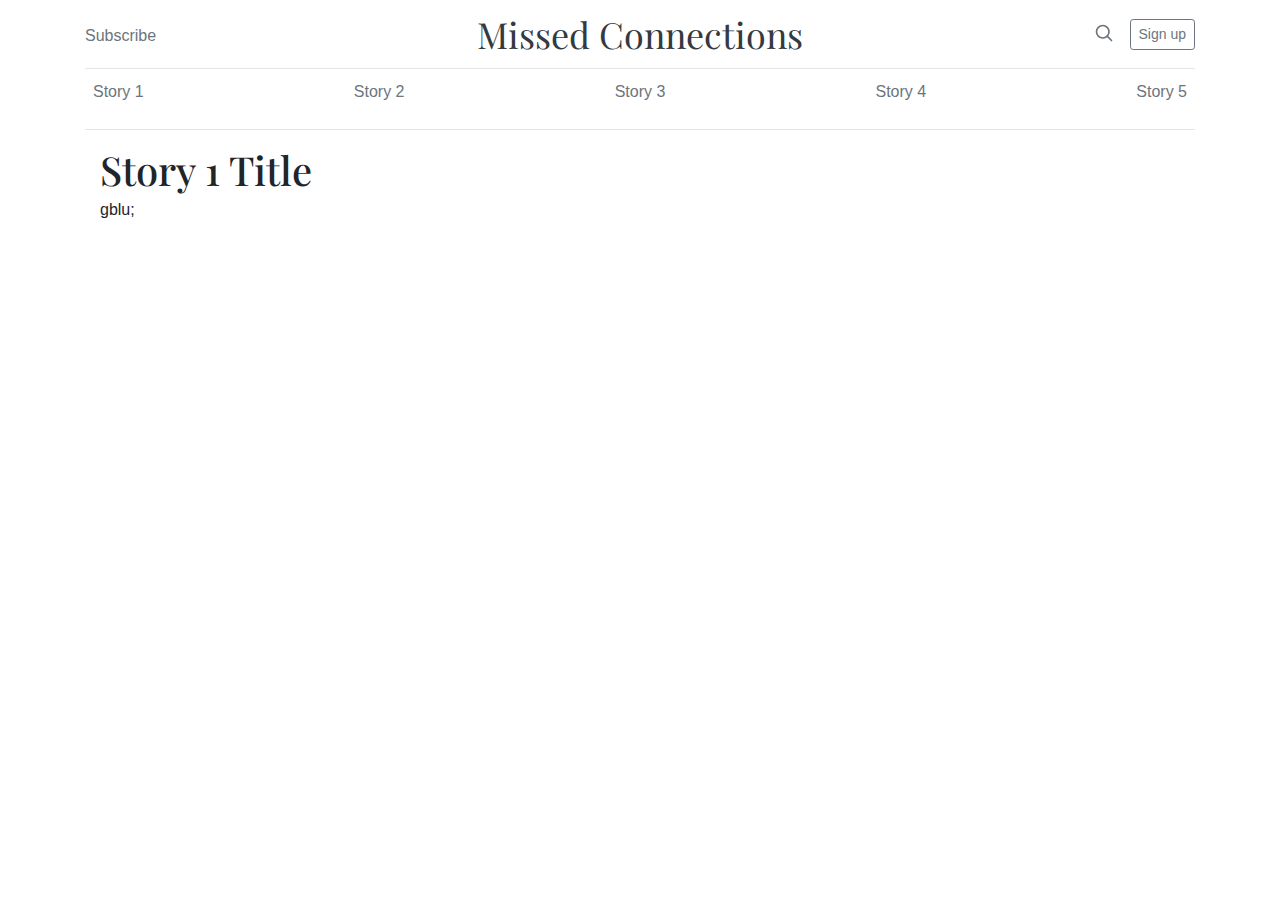
==== story1.html @ 605e4ac5 "Inital commit of the pages" ====
<!doctype html>
<html lang="en">
  <head>
    <meta charset="utf-8">
    <meta name="viewport" content="width=device-width, initial-scale=1, shrink-to-fit=no">
    <meta name="description" content="">
    <meta name="author" content="">
    <link rel="icon" href="../../../../favicon.ico">

    <title>Missed Connections</title>

    <!-- Bootstrap core CSS -->
    <link rel="stylesheet" href="https://maxcdn.bootstrapcdn.com/bootstrap/4.1.3/css/bootstrap.min.css">

    <!-- Custom styles for this template -->
    <link href="https://fonts.googleapis.com/css?family=Playfair+Display:700,900" rel="stylesheet">
    <link href="blog.css" rel="stylesheet">
  </head>

  <body>

    <div class="container">
      <header class="blog-header py-3">
        <div class="row flex-nowrap justify-content-between align-items-center">
          <div class="col-4 pt-1">
            <a class="text-muted" href="#">Subscribe</a>
          </div>
          <div class="col-4 text-center">
            <a class="blog-header-logo text-dark" href="index.html">Missed Connections</a>
          </div>
          <div class="col-4 d-flex justify-content-end align-items-center">
            <a class="text-muted" href="#">
              <svg xmlns="http://www.w3.org/2000/svg" width="20" height="20" viewBox="0 0 24 24" fill="none" stroke="currentColor" stroke-width="2" stroke-linecap="round" stroke-linejoin="round" class="mx-3"><circle cx="10.5" cy="10.5" r="7.5"></circle><line x1="21" y1="21" x2="15.8" y2="15.8"></line></svg>
            </a>
            <a class="btn btn-sm btn-outline-secondary" href="#">Sign up</a>
          </div>
        </div>
      </header>

      <div class="nav-scroller py-1 mb-2">
        <nav class="nav d-flex justify-content-between">
          <a class="p-2 text-muted" href="story1.html">Story 1</a>
          <a class="p-2 text-muted" href="story2.html">Story 2</a>
		  <a class="p-2 text-muted" href="story3.html">Story 3</a>
		  <a class="p-2 text-muted" href="story4.html">Story 4</a>
		  <a class="p-2 text-muted" href="story5.html">Story 5</a>
        </nav>
      </div>
     <hr>
    <main role="main" class="container">
      <div class="row">
        <div class="col-md-8 blog-main">
		
	<a id="THE_RAVEN_NEW">
          <div class="blog-post">
            <h2 class="blog-post-title">Story 1 Title</h2>
				gblu;
          </div><!-- /.blog-post -->

        </div><!-- /.blog-main -->

      </div><!-- /.row -->

    </main><!-- /.container -->


    <!-- Bootstrap core JavaScript
    ================================================== -->
    <!-- Placed at the end of the document so the pages load faster -->
    <script src="https://code.jquery.com/jquery-3.3.1.slim.min.js" integrity="sha384-q8i/X+965DzO0rT7abK41JStQIAqVgRVzpbzo5smXKp4YfRvH+8abtTE1Pi6jizo" crossorigin="anonymous"></script>
    <script>window.jQuery || document.write('<script src="../../assets/js/vendor/jquery-slim.min.js"><\/script>')</script>
    <script src="../../assets/js/vendor/popper.min.js"></script>
    <script src="../../dist/js/bootstrap.min.js"></script>
    <script src="../../assets/js/vendor/holder.min.js"></script>
    <script>
      Holder.addTheme('thumb', {
        bg: '#55595c',
        fg: '#eceeef',
        text: 'Thumbnail'
      });
    </script>
  </body>
</html>
---- blog.css ----
/* stylelint-disable selector-list-comma-newline-after */

.blog-header {
  line-height: 1;
  border-bottom: 1px solid #e5e5e5;
}

.blog-header-logo {
  font-family: "Playfair Display", Georgia, "Times New Roman", serif;
  font-size: 2.25rem;
}

.blog-header-logo:hover {
  text-decoration: none;
}

h1, h2, h3, h4, h5, h6 {
  font-family: "Playfair Display", Georgia, "Times New Roman", serif;
}

.display-4 {
  font-size: 2.5rem;
}
@media (min-width: 768px) {
  .display-4 {
    font-size: 3rem;
  }
}

.nav-scroller {
  position: relative;
  z-index: 2;
  height: 2.75rem;
  overflow-y: hidden;
}

.nav-scroller .nav {
  display: -ms-flexbox;
  display: flex;
  -ms-flex-wrap: nowrap;
  flex-wrap: nowrap;
  padding-bottom: 1rem;
  margin-top: -1px;
  overflow-x: auto;
  text-align: center;
  white-space: nowrap;
  -webkit-overflow-scrolling: touch;
}

.nav-scroller .nav-link {
  padding-top: .75rem;
  padding-bottom: .75rem;
  font-size: .875rem;
}

.card-img-right {
  height: 100%;
  border-radius: 0 3px 3px 0;
}

.align-self-start {
    -ms-flex-item-align: start;
    align-self: flex-start;
}

.flex-auto {
  -ms-flex: 0 0 auto;
  flex: 0 0 auto;
}

.h-250 { height: 250px; }
@media (min-width: 768px) {
  .h-md-250 { height: 250px; }
}

/*
 * Blog name and description
 */
.blog-title {
  margin-bottom: 0;
  font-size: 2rem;
  font-weight: 400;
}
.blog-description {
  font-size: 1.1rem;
  color: #999;
}

@media (min-width: 40em) {
  .blog-title {
    font-size: 3.5rem;
  }
}

/* Pagination */
.blog-pagination {
  margin-bottom: 4rem;
}
.blog-pagination > .btn {
  border-radius: 2rem;
}

/*
 * Blog posts
 */
.blog-post {
  margin-bottom: 4rem;
}
.blog-post-title {
  margin-bottom: .25rem;
  font-size: 2.5rem;
}
.blog-post-meta {
  margin-bottom: 1.25rem;
  color: #999;
}

/*
 * Footer
 */
.blog-footer {
  padding: 2.5rem 0;
  color: #999;
  text-align: center;
  background-color: #f9f9f9;
  border-top: .05rem solid #e5e5e5;
}
.blog-footer p:last-child {
  margin-bottom: 0;
}
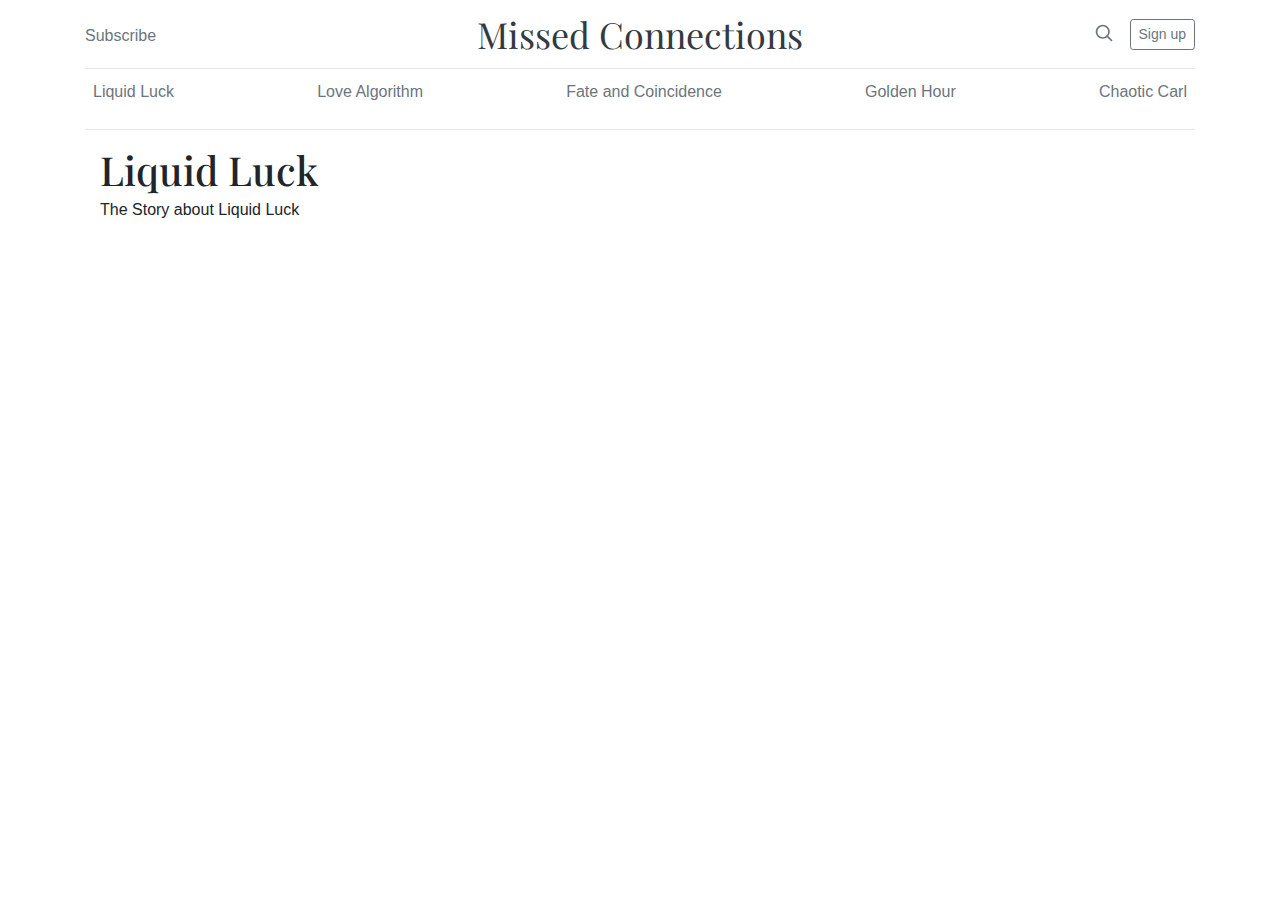
==== commit 3cee0509: "I had ideas for stories" ====
--- a/story1.html
+++ b/story1.html
@@ -39,11 +39,11 @@
 
       <div class="nav-scroller py-1 mb-2">
         <nav class="nav d-flex justify-content-between">
-          <a class="p-2 text-muted" href="story1.html">Story 1</a>
-          <a class="p-2 text-muted" href="story2.html">Story 2</a>
-		  <a class="p-2 text-muted" href="story3.html">Story 3</a>
-		  <a class="p-2 text-muted" href="story4.html">Story 4</a>
-		  <a class="p-2 text-muted" href="story5.html">Story 5</a>
+          <a class="p-2 text-muted" href="story1.html">Liquid Luck</a>
+          <a class="p-2 text-muted" href="story2.html">Love Algorithm</a>
+		  <a class="p-2 text-muted" href="story3.html">Fate and Coincidence</a>
+		  <a class="p-2 text-muted" href="story4.html">Golden Hour</a>
+		  <a class="p-2 text-muted" href="story5.html">Chaotic Carl</a>
         </nav>
       </div>
      <hr>
@@ -53,8 +53,8 @@
 		
 	<a id="THE_RAVEN_NEW">
           <div class="blog-post">
-            <h2 class="blog-post-title">Story 1 Title</h2>
-				gblu;
+            <h2 class="blog-post-title">Liquid Luck</h2>
+				The Story about Liquid Luck
           </div><!-- /.blog-post -->
 
         </div><!-- /.blog-main -->
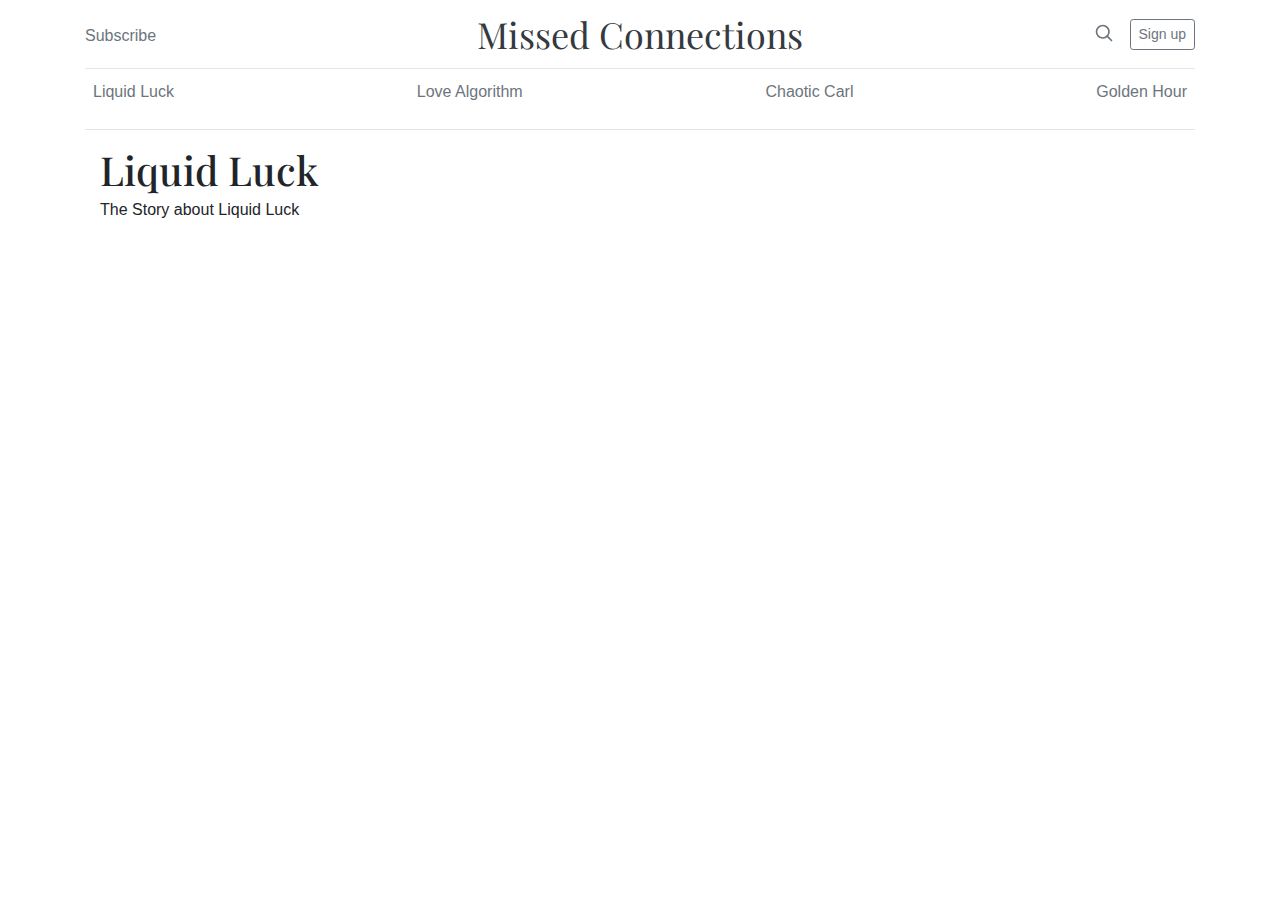
==== commit 43133085: "I added missed connections and changed pages around" ====
--- a/story1.html
+++ b/story1.html
@@ -41,9 +41,8 @@
         <nav class="nav d-flex justify-content-between">
           <a class="p-2 text-muted" href="story1.html">Liquid Luck</a>
           <a class="p-2 text-muted" href="story2.html">Love Algorithm</a>
-		  <a class="p-2 text-muted" href="story3.html">Fate and Coincidence</a>
+		  <a class="p-2 text-muted" href="story5.html">Chaotic Carl</a>
 		  <a class="p-2 text-muted" href="story4.html">Golden Hour</a>
-		  <a class="p-2 text-muted" href="story5.html">Chaotic Carl</a>
         </nav>
       </div>
      <hr>
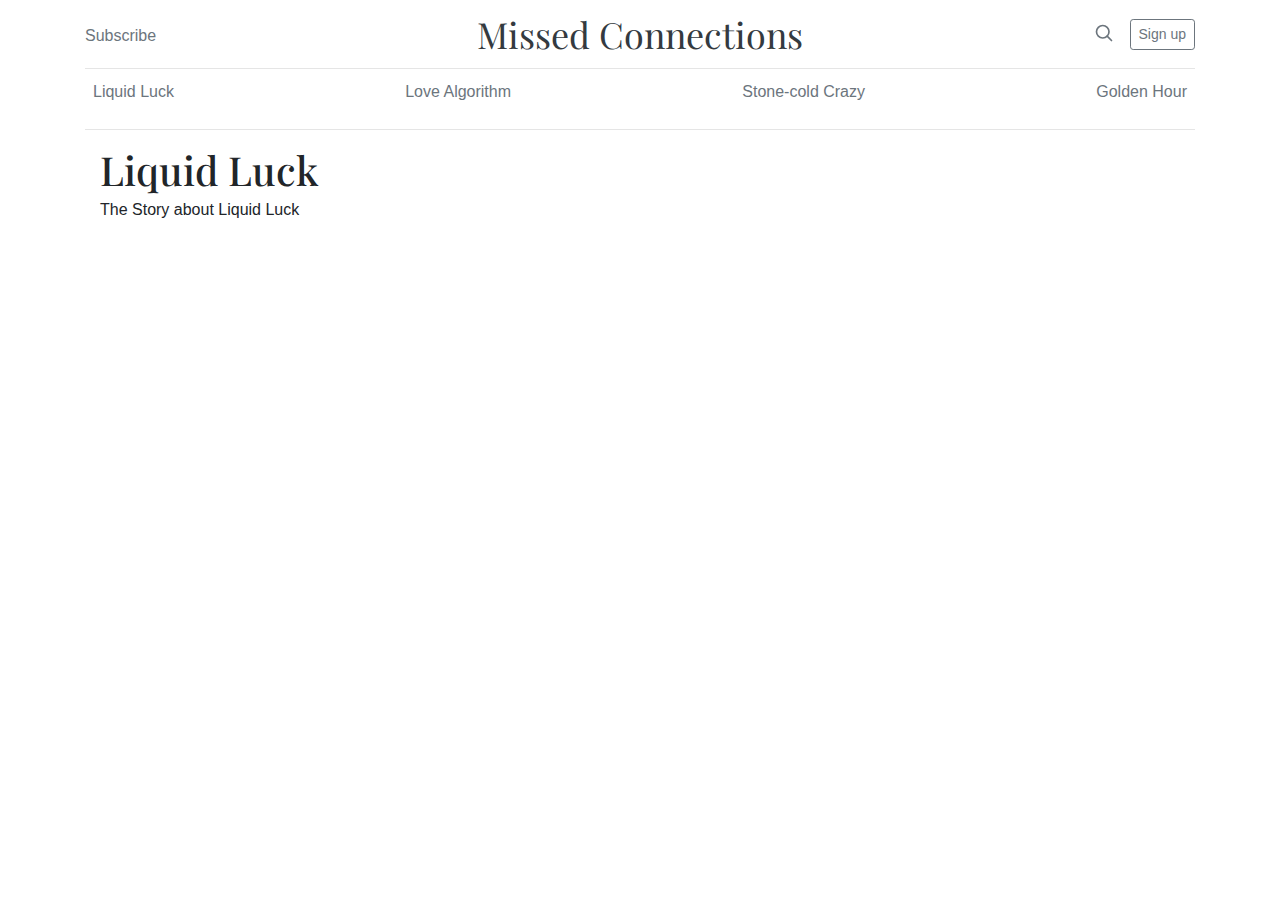
==== commit a30f0112: "ADding carl!" ====
--- a/story1.html
+++ b/story1.html
@@ -38,10 +38,10 @@
       </header>
 
       <div class="nav-scroller py-1 mb-2">
-        <nav class="nav d-flex justify-content-between">
+		<nav class="nav d-flex justify-content-between">
           <a class="p-2 text-muted" href="story1.html">Liquid Luck</a>
           <a class="p-2 text-muted" href="story2.html">Love Algorithm</a>
-		  <a class="p-2 text-muted" href="story5.html">Chaotic Carl</a>
+		  <a class="p-2 text-muted" href="story5.html">Stone-cold Crazy</a>
 		  <a class="p-2 text-muted" href="story4.html">Golden Hour</a>
         </nav>
       </div>
--- a/blog.css
+++ b/blog.css
@@ -16,6 +16,12 @@
 
 h1, h2, h3, h4, h5, h6 {
   font-family: "Playfair Display", Georgia, "Times New Roman", serif;
+}
+
+.text-body{
+	font-family: "Times New Roman";
+	line-height: 2.5;
+	font-size: 1.2em;
 }
 
 .display-4 {
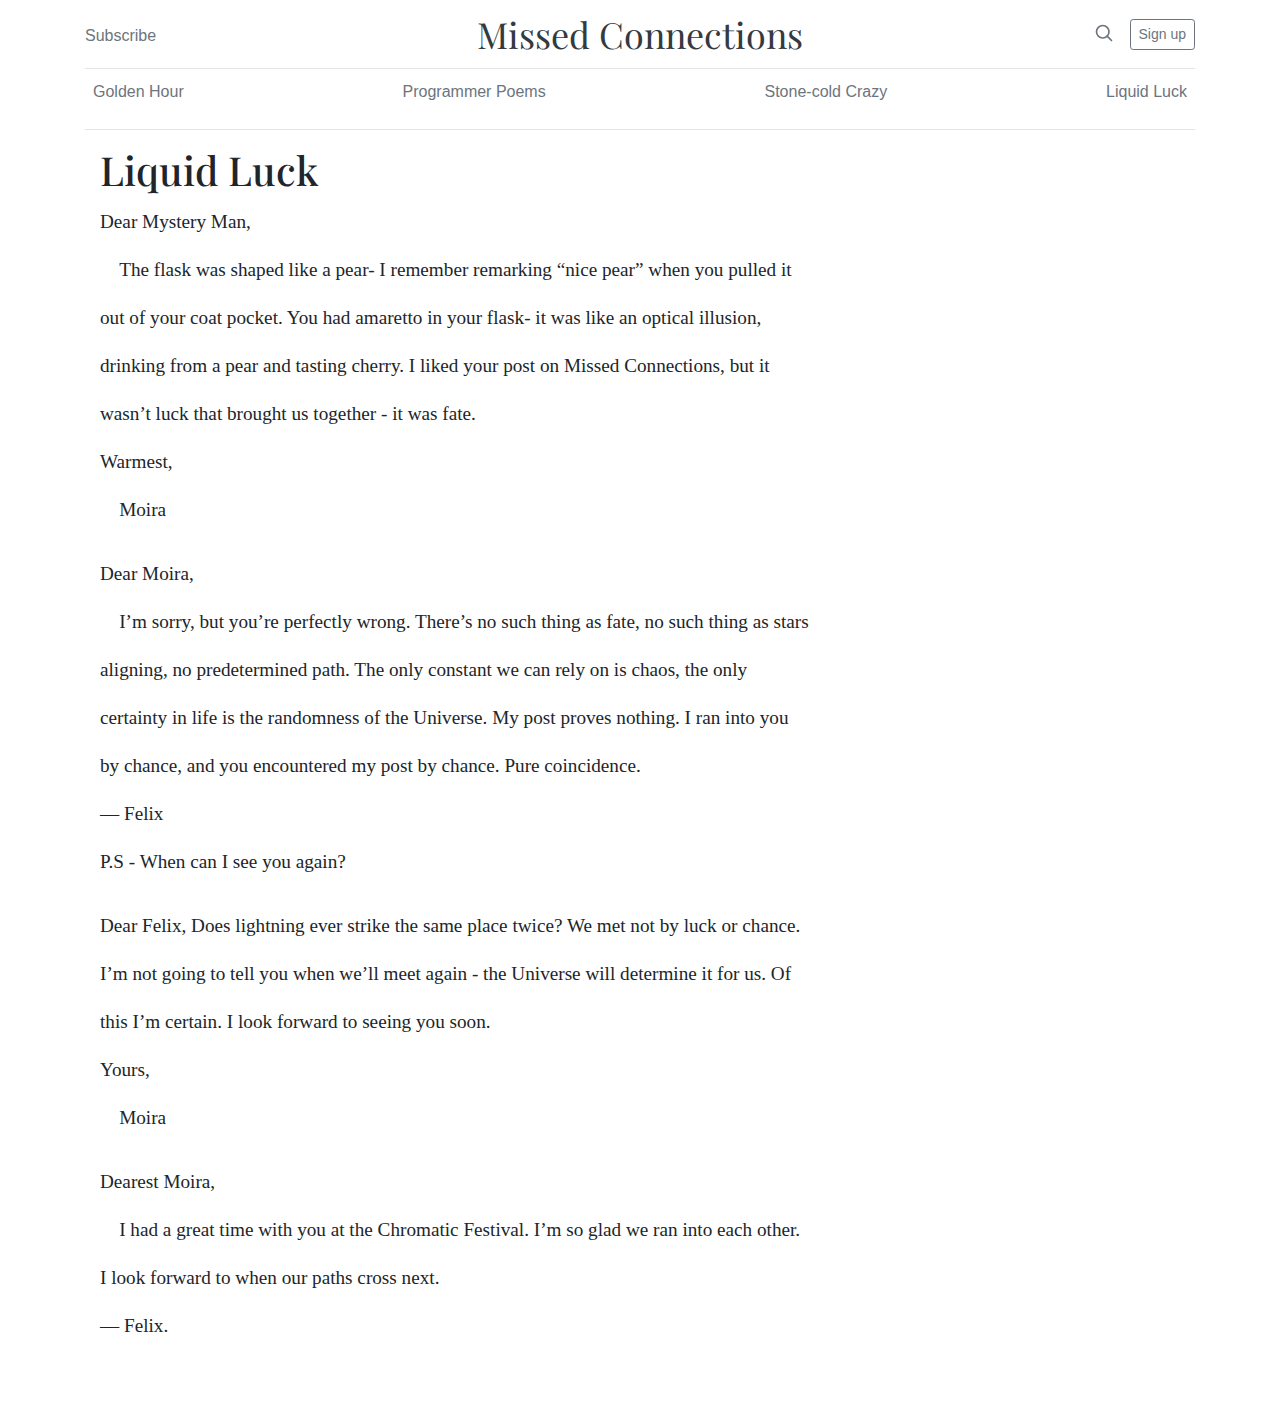
==== commit d1f609c9: "I added some stories and stuff" ====
--- a/story1.html
+++ b/story1.html
@@ -38,11 +38,11 @@
       </header>
 
       <div class="nav-scroller py-1 mb-2">
-		<nav class="nav d-flex justify-content-between">
+	<nav class="nav d-flex justify-content-between">
+		  <a class="p-2 text-muted" href="story4.html">Golden Hour</a>
+          <a class="p-2 text-muted" href="story2.html">Programmer Poems</a>
+		  <a class="p-2 text-muted" href="story5.html">Stone-cold Crazy</a>
           <a class="p-2 text-muted" href="story1.html">Liquid Luck</a>
-          <a class="p-2 text-muted" href="story2.html">Love Algorithm</a>
-		  <a class="p-2 text-muted" href="story5.html">Stone-cold Crazy</a>
-		  <a class="p-2 text-muted" href="story4.html">Golden Hour</a>
         </nav>
       </div>
      <hr>
@@ -53,7 +53,28 @@
 	<a id="THE_RAVEN_NEW">
           <div class="blog-post">
             <h2 class="blog-post-title">Liquid Luck</h2>
-				The Story about Liquid Luck
+					<p class="text-body">
+						Dear Mystery Man,
+						<br>&emsp;The flask was shaped like a pear- I remember remarking “nice pear” when you pulled it out of your coat pocket. You had amaretto in your flask- it was like an optical illusion, drinking from a pear and tasting cherry. I liked your post on Missed Connections, but it wasn’t luck that brought us together - it was fate.
+						<br>Warmest,
+						<br>&emsp;Moira
+					</p>
+					<p class="text-body">
+						Dear Moira,
+						<br>&emsp;I’m sorry, but you’re perfectly wrong. There’s no such thing as fate, no such thing as stars aligning, no predetermined path. The only constant we can rely on is chaos, the only certainty in life is the randomness of the Universe. My post proves nothing. I ran into you by chance, and you encountered my post by chance. Pure coincidence.
+						<br>— Felix
+						<br>P.S - When can I see you again?
+					</p>
+					<p class="text-body">Dear Felix,
+						Does lightning ever strike the same place twice? We met not by luck or chance. I’m not going to tell you when we’ll meet again - the Universe will determine it for us. Of this I’m certain. I look forward to seeing you soon.
+						<br>Yours,
+						<br>&emsp;Moira
+					</p>
+					<p class="text-body">
+						Dearest Moira,
+						<br>&emsp;I had a great time with you at the Chromatic Festival. I’m so glad we ran into each other. I look forward to when our paths cross next.
+						<br>— Felix.
+					</p>
           </div><!-- /.blog-post -->
 
         </div><!-- /.blog-main -->
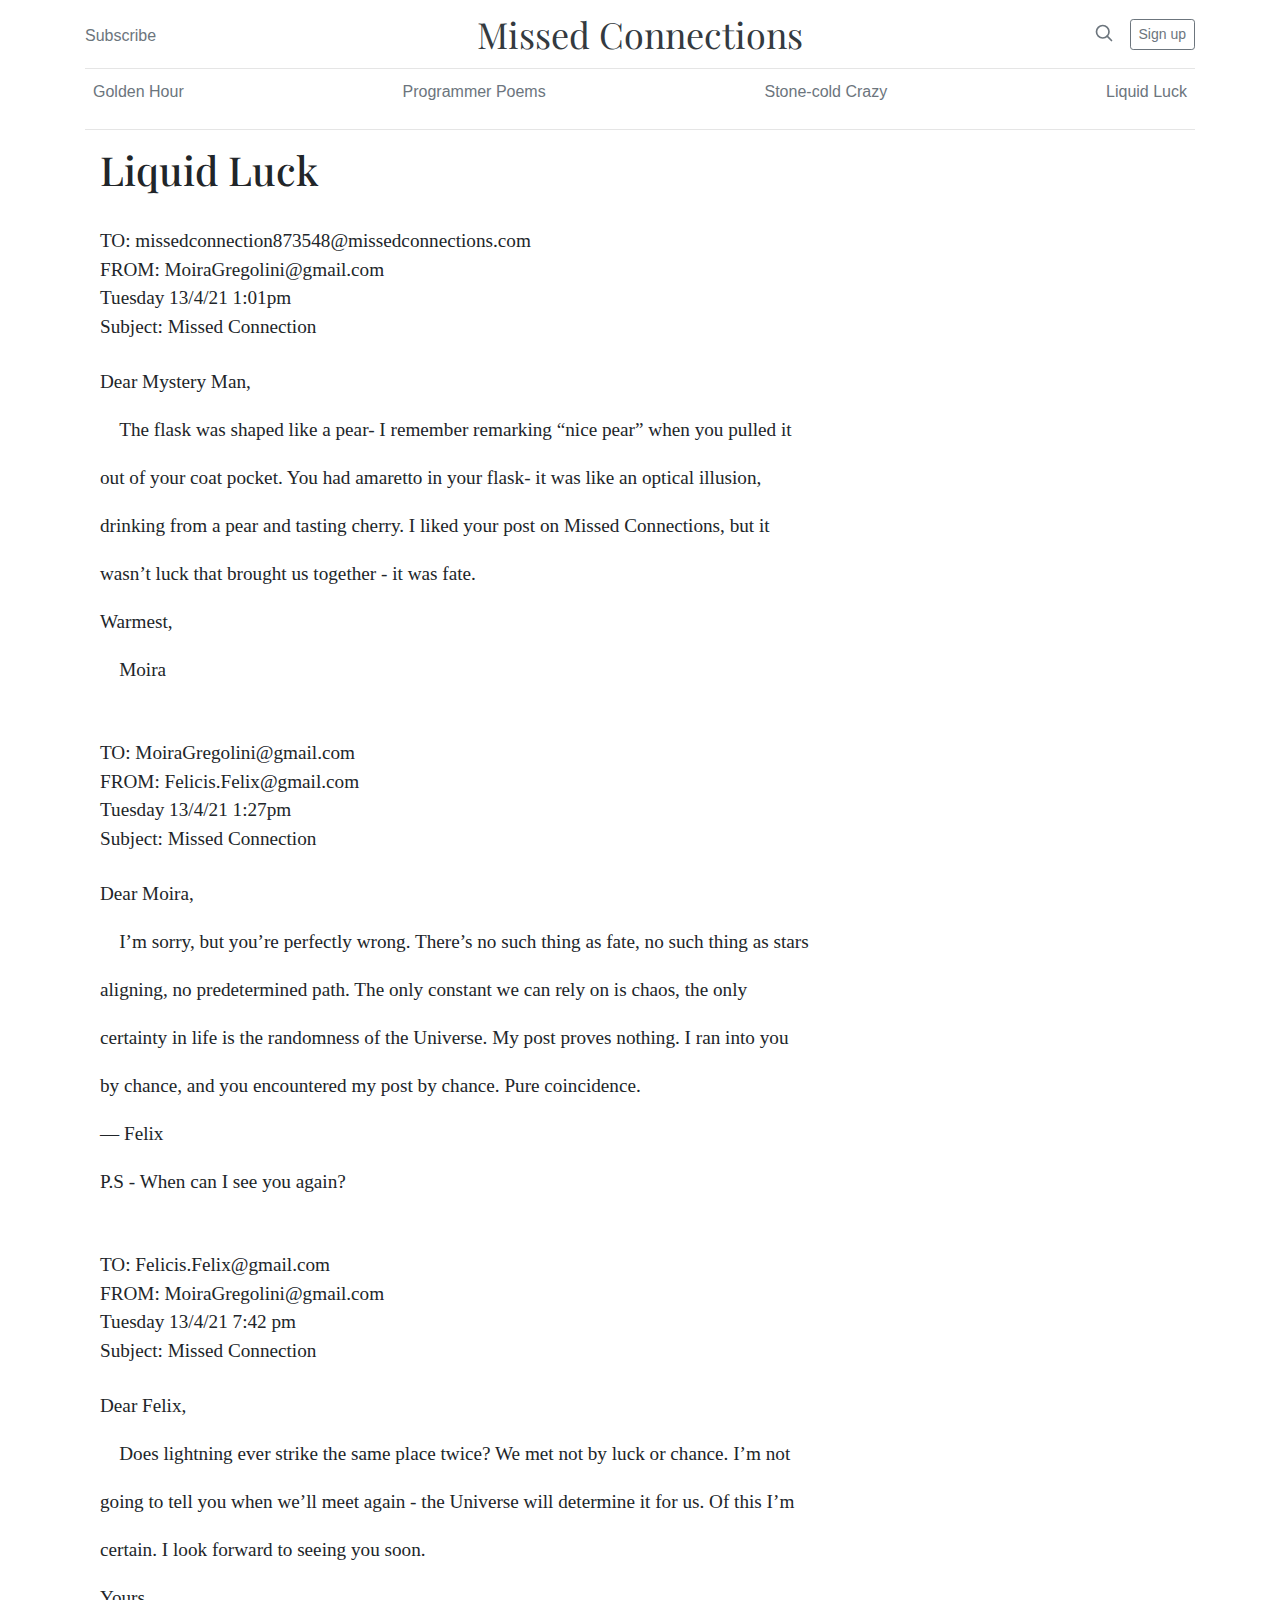
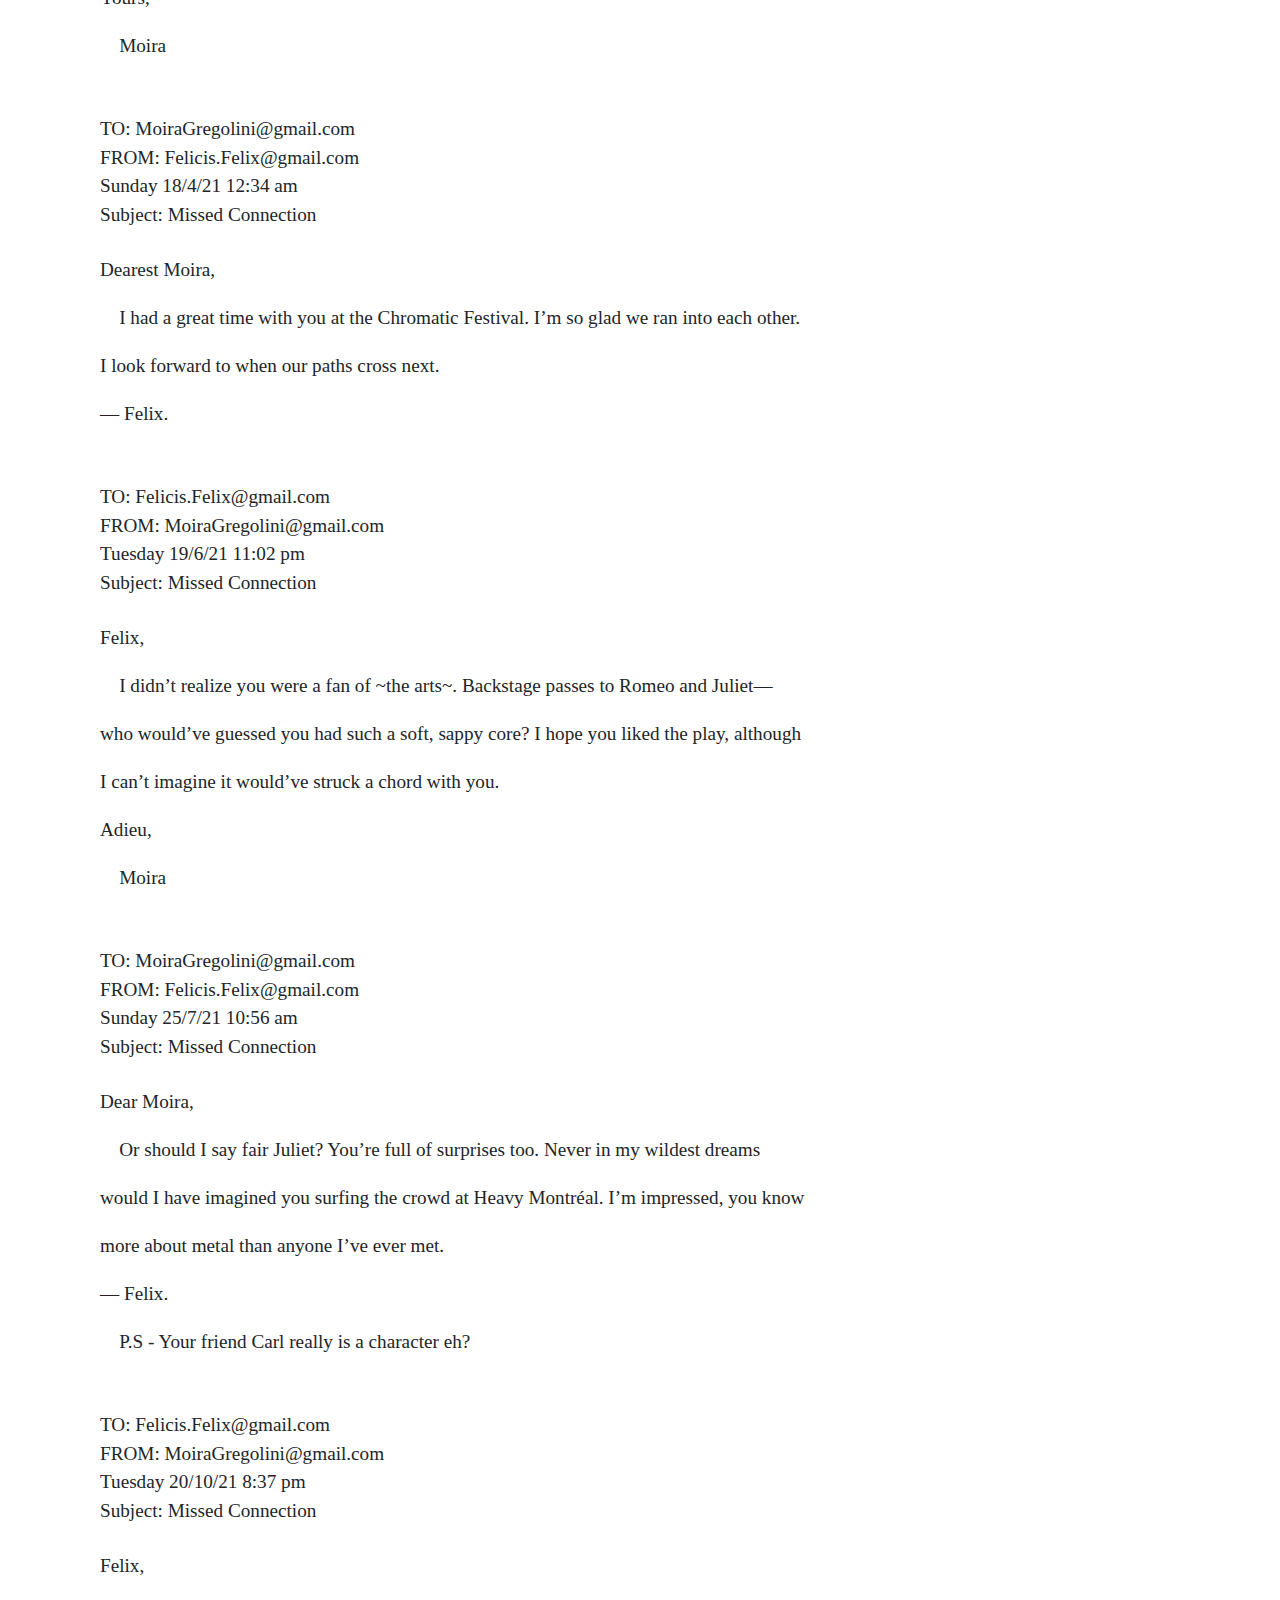
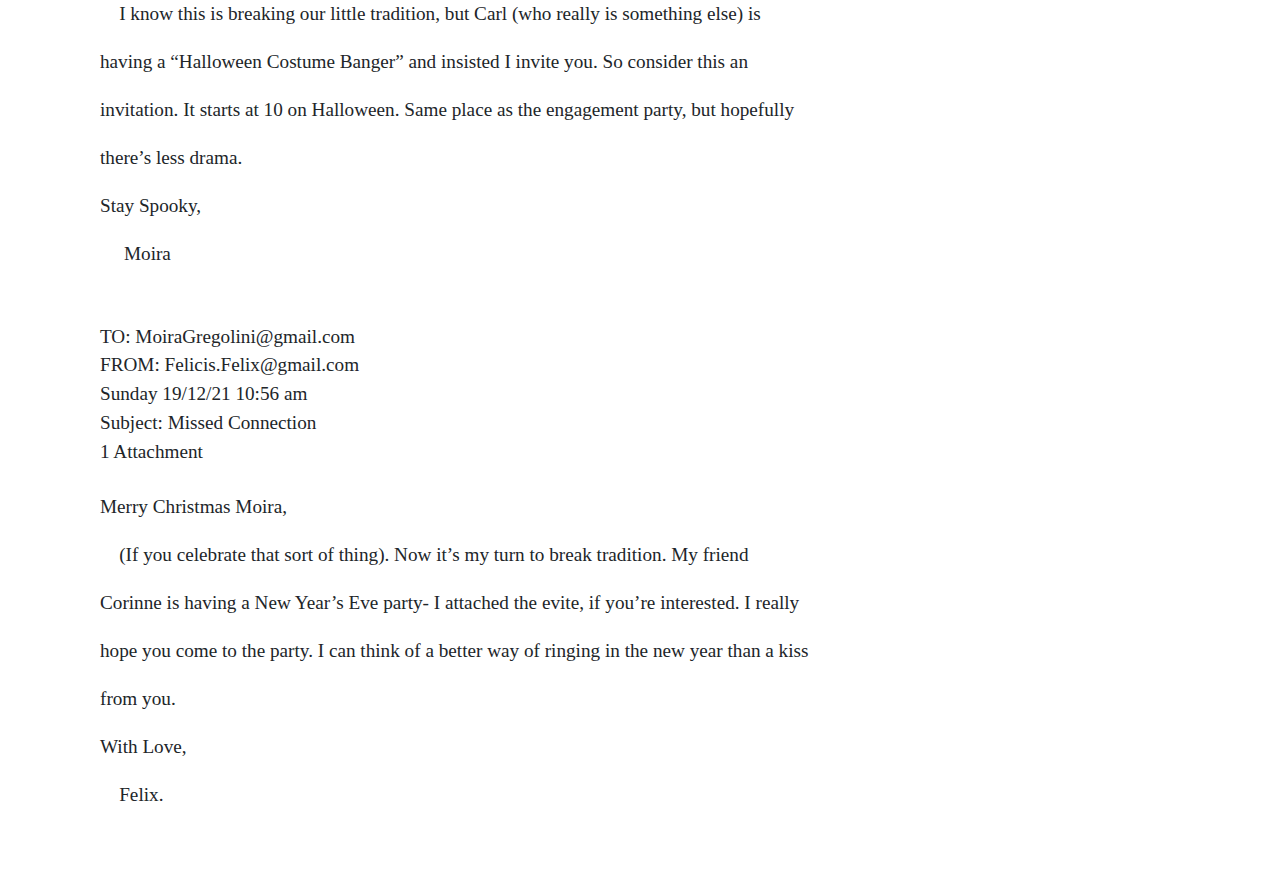
==== commit 92979062: "Done the final!" ====
--- a/story1.html
+++ b/story1.html
@@ -53,27 +53,111 @@
 	<a id="THE_RAVEN_NEW">
           <div class="blog-post">
             <h2 class="blog-post-title">Liquid Luck</h2>
+					<p class="email">
+						<br>TO: missedconnection873548@missedconnections.com
+						<br>FROM: MoiraGregolini@gmail.com
+						<br>Tuesday 13/4/21 1:01pm
+						<br>Subject: Missed Connection
+					</p>
 					<p class="text-body">
 						Dear Mystery Man,
 						<br>&emsp;The flask was shaped like a pear- I remember remarking “nice pear” when you pulled it out of your coat pocket. You had amaretto in your flask- it was like an optical illusion, drinking from a pear and tasting cherry. I liked your post on Missed Connections, but it wasn’t luck that brought us together - it was fate.
 						<br>Warmest,
-						<br>&emsp;Moira
+						<br>&emsp;Moira <br>
+					</p>
+					
+					<p class="email">
+						<br>TO: MoiraGregolini@gmail.com
+						<br>FROM: Felicis.Felix@gmail.com
+						<br>Tuesday 13/4/21 1:27pm
+						<br>Subject: Missed Connection
 					</p>
 					<p class="text-body">
 						Dear Moira,
 						<br>&emsp;I’m sorry, but you’re perfectly wrong. There’s no such thing as fate, no such thing as stars aligning, no predetermined path. The only constant we can rely on is chaos, the only certainty in life is the randomness of the Universe. My post proves nothing. I ran into you by chance, and you encountered my post by chance. Pure coincidence.
 						<br>— Felix
-						<br>P.S - When can I see you again?
+						<br>P.S - When can I see you again? <br>
 					</p>
-					<p class="text-body">Dear Felix,
-						Does lightning ever strike the same place twice? We met not by luck or chance. I’m not going to tell you when we’ll meet again - the Universe will determine it for us. Of this I’m certain. I look forward to seeing you soon.
+					
+					<p class="email">
+						<br>TO: Felicis.Felix@gmail.com
+						<br>FROM: MoiraGregolini@gmail.com
+						<br>Tuesday 13/4/21 7:42 pm
+						<br>Subject: Missed Connection
+					</p>
+					<p class="text-body">
+						Dear Felix,
+						<br>&emsp;Does lightning ever strike the same place twice? We met not by luck or chance. I’m not going to tell you when we’ll meet again - the Universe will determine it for us. Of this I’m certain. I look forward to seeing you soon.
 						<br>Yours,
-						<br>&emsp;Moira
+						<br>&emsp;Moira <br>
+					</p>
+					
+					<p class="email">
+						<br>TO: MoiraGregolini@gmail.com
+						<br>FROM: Felicis.Felix@gmail.com
+						<br>Sunday 18/4/21 12:34 am
+						<br>Subject: Missed Connection
 					</p>
 					<p class="text-body">
 						Dearest Moira,
 						<br>&emsp;I had a great time with you at the Chromatic Festival. I’m so glad we ran into each other. I look forward to when our paths cross next.
+						<br>— Felix. <br>
+					</p>
+					
+					<p class="email">
+						<br>TO: Felicis.Felix@gmail.com
+						<br>FROM: MoiraGregolini@gmail.com
+						<br>Tuesday 19/6/21 11:02 pm
+						<br>Subject: Missed Connection
+					</p>
+					<p class="text-body">
+						Felix,
+						<br>&emsp;I didn’t realize you were a fan of ~the arts~. Backstage passes to Romeo and Juliet— who would’ve guessed you had such a soft, sappy core? I hope you liked the play, although I can’t imagine it would’ve struck a chord with you.
+						<br>Adieu,
+						<br>&emsp;Moira <br>
+
+					</p>
+					
+					<p class="email">
+						<br>TO: MoiraGregolini@gmail.com
+						<br>FROM: Felicis.Felix@gmail.com
+						<br>Sunday 25/7/21 10:56 am
+						<br>Subject: Missed Connection
+					</p>
+					<p class="text-body">
+						Dear Moira,
+						<br>&emsp;Or should I say fair Juliet? You’re full of surprises too. Never in my wildest dreams would I have imagined you surfing the crowd at Heavy Montréal. I’m impressed, you know more about metal than anyone I’ve ever met. 
 						<br>— Felix.
+						<br>&emsp;P.S - Your friend Carl really is a character eh? <br>
+
+					</p>
+					
+					<p class="email">
+						<br>TO: Felicis.Felix@gmail.com
+						<br>FROM: MoiraGregolini@gmail.com
+						<br>Tuesday 20/10/21 8:37 pm
+						<br>Subject: Missed Connection
+					</p>
+					<p class="text-body">
+						Felix,
+						<br>&emsp;I know this is breaking our little tradition, but Carl (who really is something else) is having a “Halloween Costume Banger” and insisted I invite you. So consider this an invitation. It starts at 10 on Halloween. Same place as the engagement party, but hopefully there’s less drama.
+						<br>Stay Spooky,
+						<br>&emsp;	Moira 
+					</p>
+					
+					<p class="email">
+						<br>TO: MoiraGregolini@gmail.com
+						<br>FROM: Felicis.Felix@gmail.com
+						<br>Sunday 19/12/21 10:56 am
+						<br>Subject: Missed Connection
+						<br>1 Attachment
+					</p>
+					<p class="text-body">
+						Merry Christmas Moira,
+						<br>&emsp;(If you celebrate that sort of thing). Now it’s my turn to break tradition. My friend Corinne is having a New Year’s Eve party- I attached the evite, if you’re interested. I really hope you come to the party. I can think of a better way of ringing in the new year than a kiss from you.
+						<br>With Love,
+						<br>&emsp;Felix.
+
 					</p>
           </div><!-- /.blog-post -->
 
--- a/blog.css
+++ b/blog.css
@@ -21,6 +21,11 @@
 .text-body{
 	font-family: "Times New Roman";
 	line-height: 2.5;
+	font-size: 1.2em;
+}
+
+.email{
+	font-family: "Times New Roman";
 	font-size: 1.2em;
 }
 
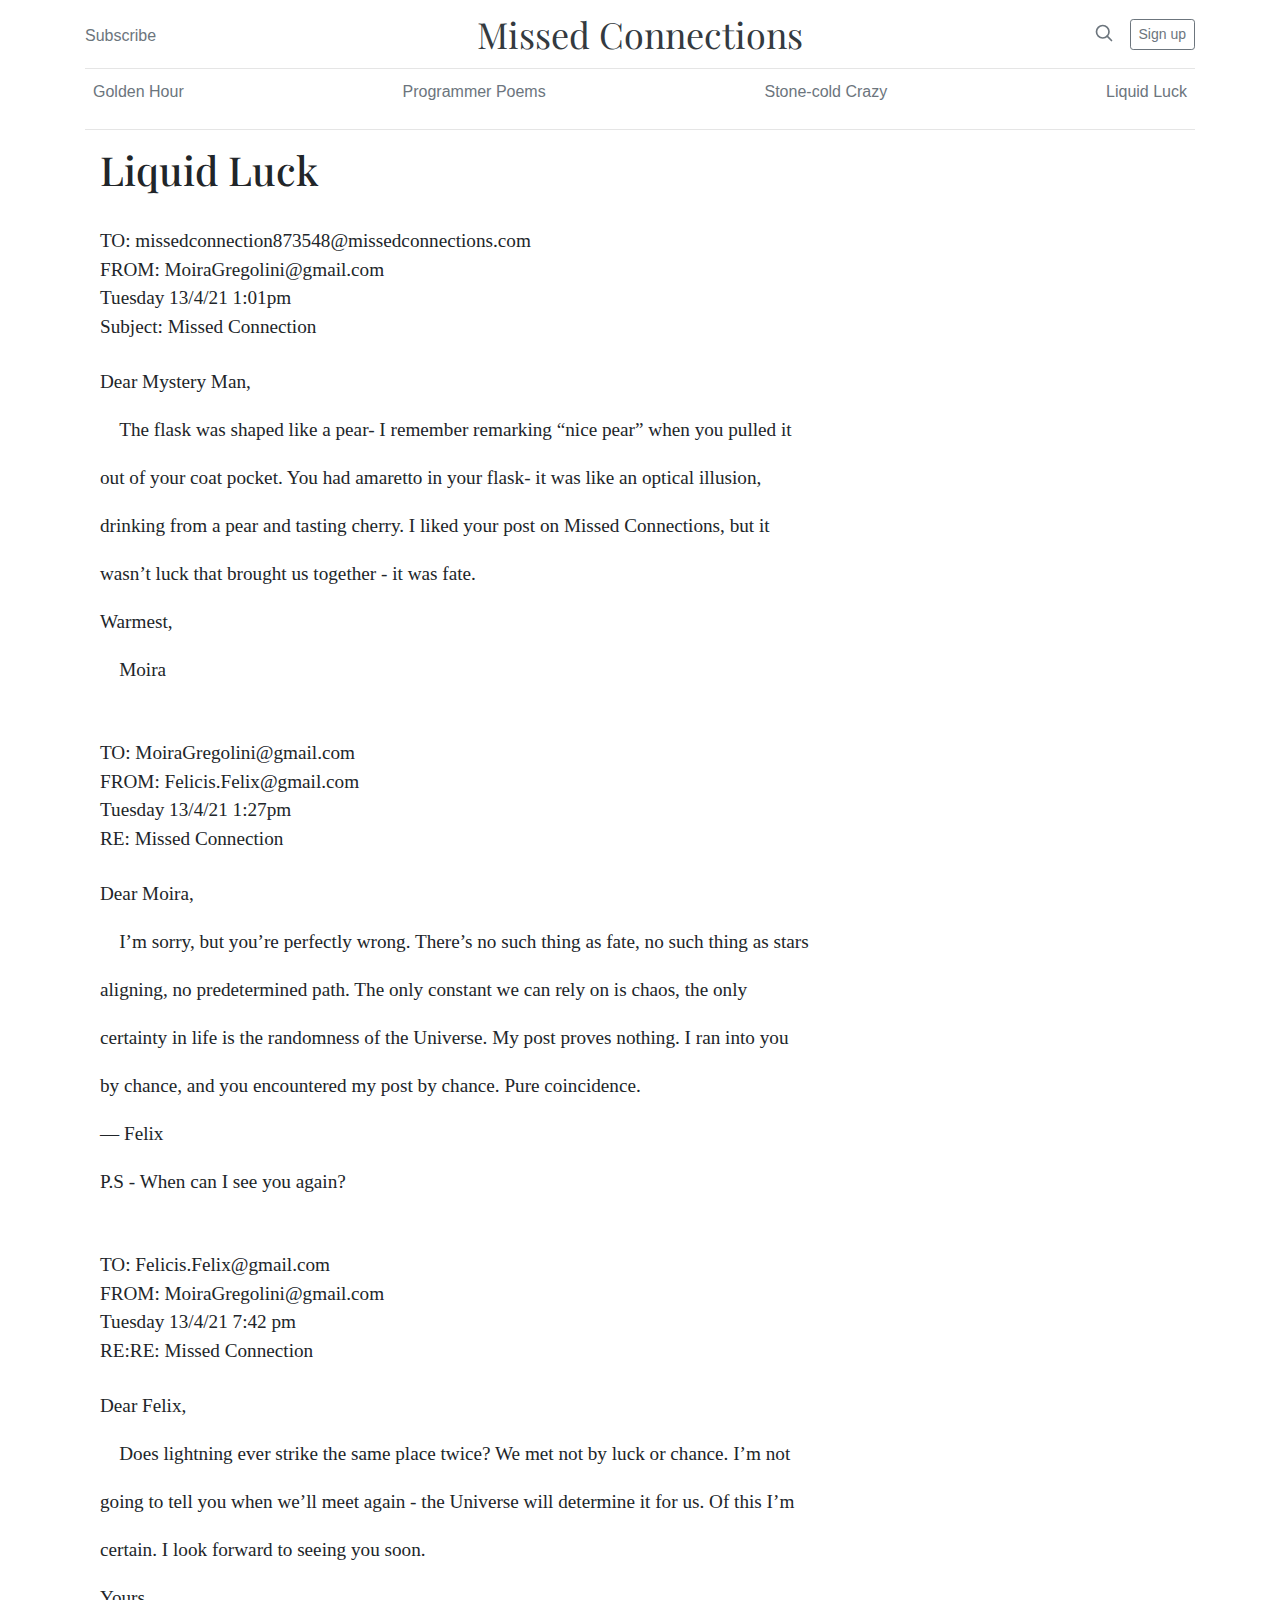
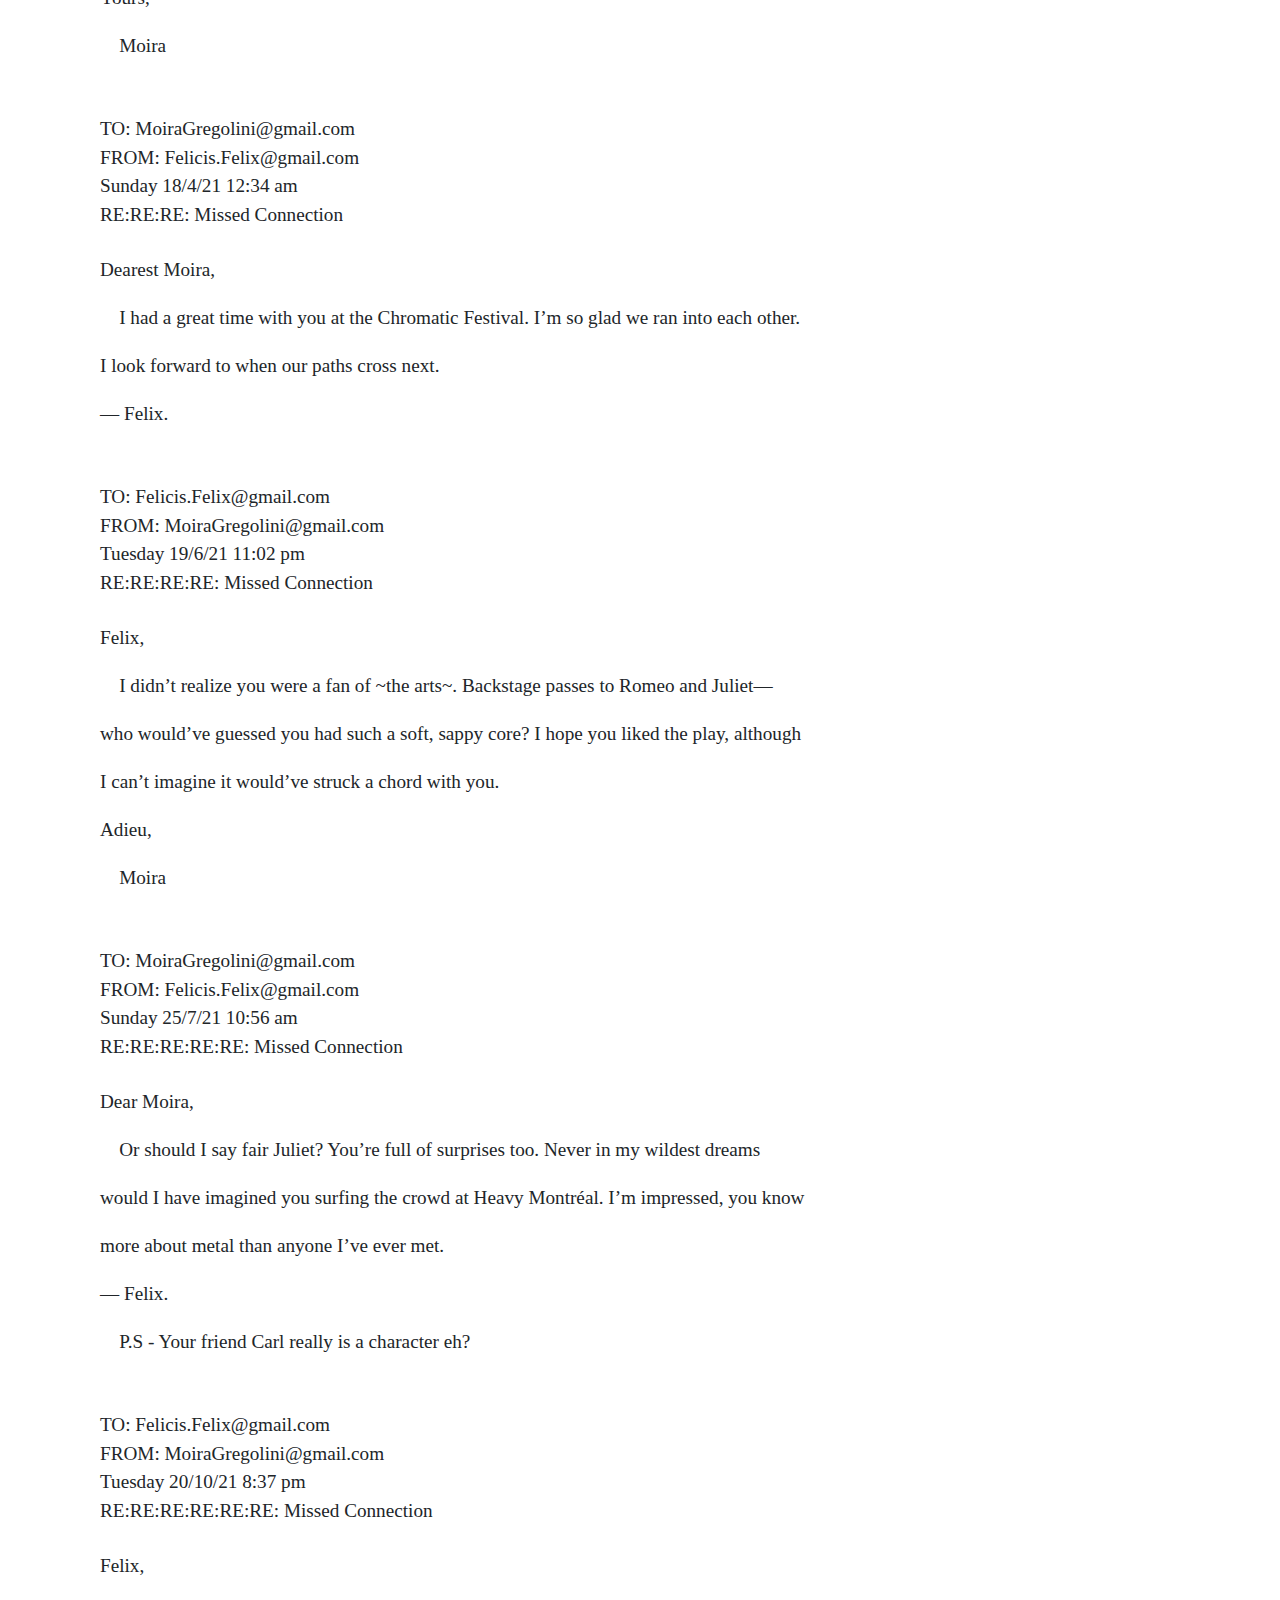
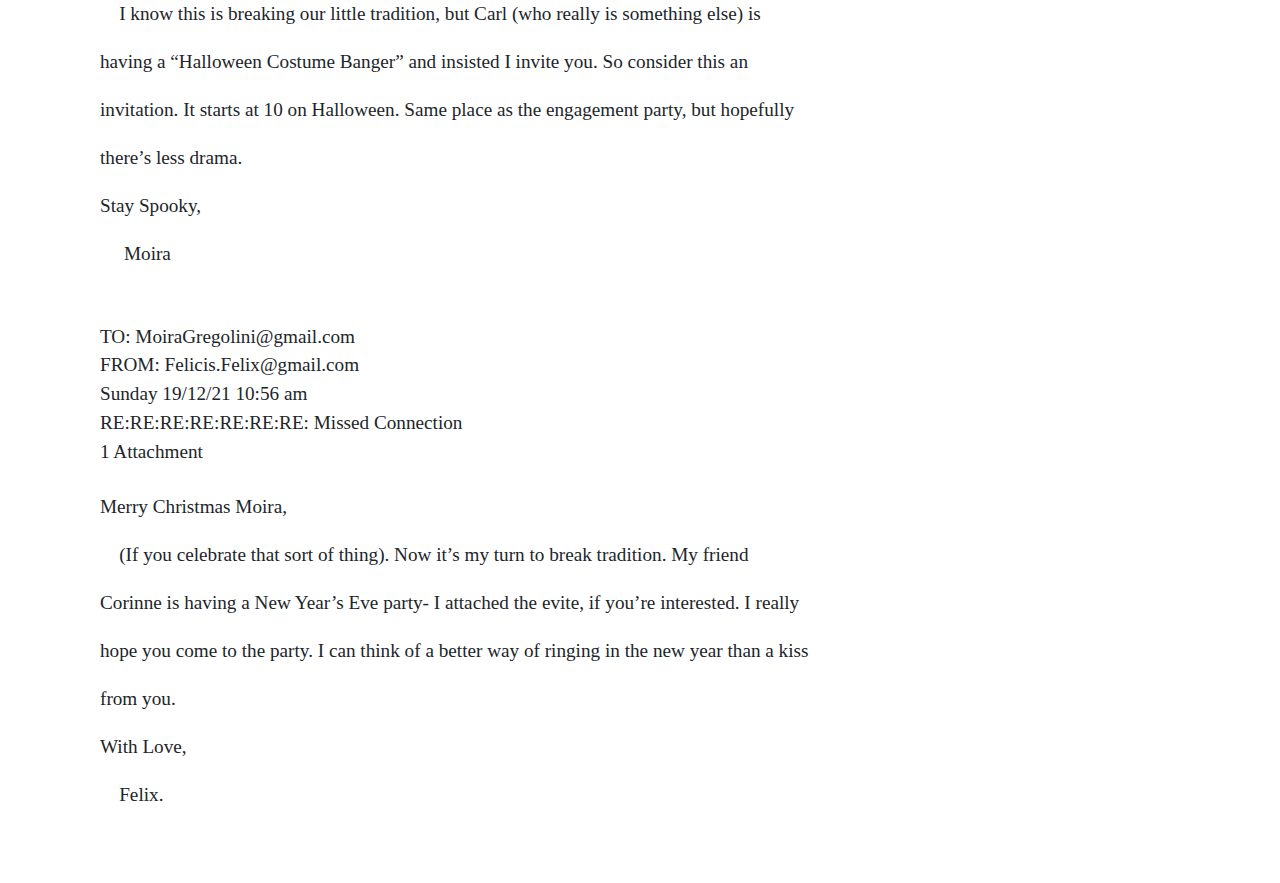
==== commit 04fee6f9: "Update story1.html" ====
--- a/story1.html
+++ b/story1.html
@@ -70,7 +70,7 @@
 						<br>TO: MoiraGregolini@gmail.com
 						<br>FROM: Felicis.Felix@gmail.com
 						<br>Tuesday 13/4/21 1:27pm
-						<br>Subject: Missed Connection
+						<br>RE: Missed Connection
 					</p>
 					<p class="text-body">
 						Dear Moira,
@@ -83,7 +83,7 @@
 						<br>TO: Felicis.Felix@gmail.com
 						<br>FROM: MoiraGregolini@gmail.com
 						<br>Tuesday 13/4/21 7:42 pm
-						<br>Subject: Missed Connection
+						<br>RE:RE: Missed Connection
 					</p>
 					<p class="text-body">
 						Dear Felix,
@@ -96,7 +96,7 @@
 						<br>TO: MoiraGregolini@gmail.com
 						<br>FROM: Felicis.Felix@gmail.com
 						<br>Sunday 18/4/21 12:34 am
-						<br>Subject: Missed Connection
+						<br>RE:RE:RE: Missed Connection
 					</p>
 					<p class="text-body">
 						Dearest Moira,
@@ -108,7 +108,7 @@
 						<br>TO: Felicis.Felix@gmail.com
 						<br>FROM: MoiraGregolini@gmail.com
 						<br>Tuesday 19/6/21 11:02 pm
-						<br>Subject: Missed Connection
+						<br>RE:RE:RE:RE: Missed Connection
 					</p>
 					<p class="text-body">
 						Felix,
@@ -122,7 +122,7 @@
 						<br>TO: MoiraGregolini@gmail.com
 						<br>FROM: Felicis.Felix@gmail.com
 						<br>Sunday 25/7/21 10:56 am
-						<br>Subject: Missed Connection
+						<br>RE:RE:RE:RE:RE: Missed Connection
 					</p>
 					<p class="text-body">
 						Dear Moira,
@@ -136,7 +136,7 @@
 						<br>TO: Felicis.Felix@gmail.com
 						<br>FROM: MoiraGregolini@gmail.com
 						<br>Tuesday 20/10/21 8:37 pm
-						<br>Subject: Missed Connection
+						<br>RE:RE:RE:RE:RE:RE: Missed Connection
 					</p>
 					<p class="text-body">
 						Felix,
@@ -149,7 +149,7 @@
 						<br>TO: MoiraGregolini@gmail.com
 						<br>FROM: Felicis.Felix@gmail.com
 						<br>Sunday 19/12/21 10:56 am
-						<br>Subject: Missed Connection
+						<br>RE:RE:RE:RE:RE:RE:RE: Missed Connection
 						<br>1 Attachment
 					</p>
 					<p class="text-body">
